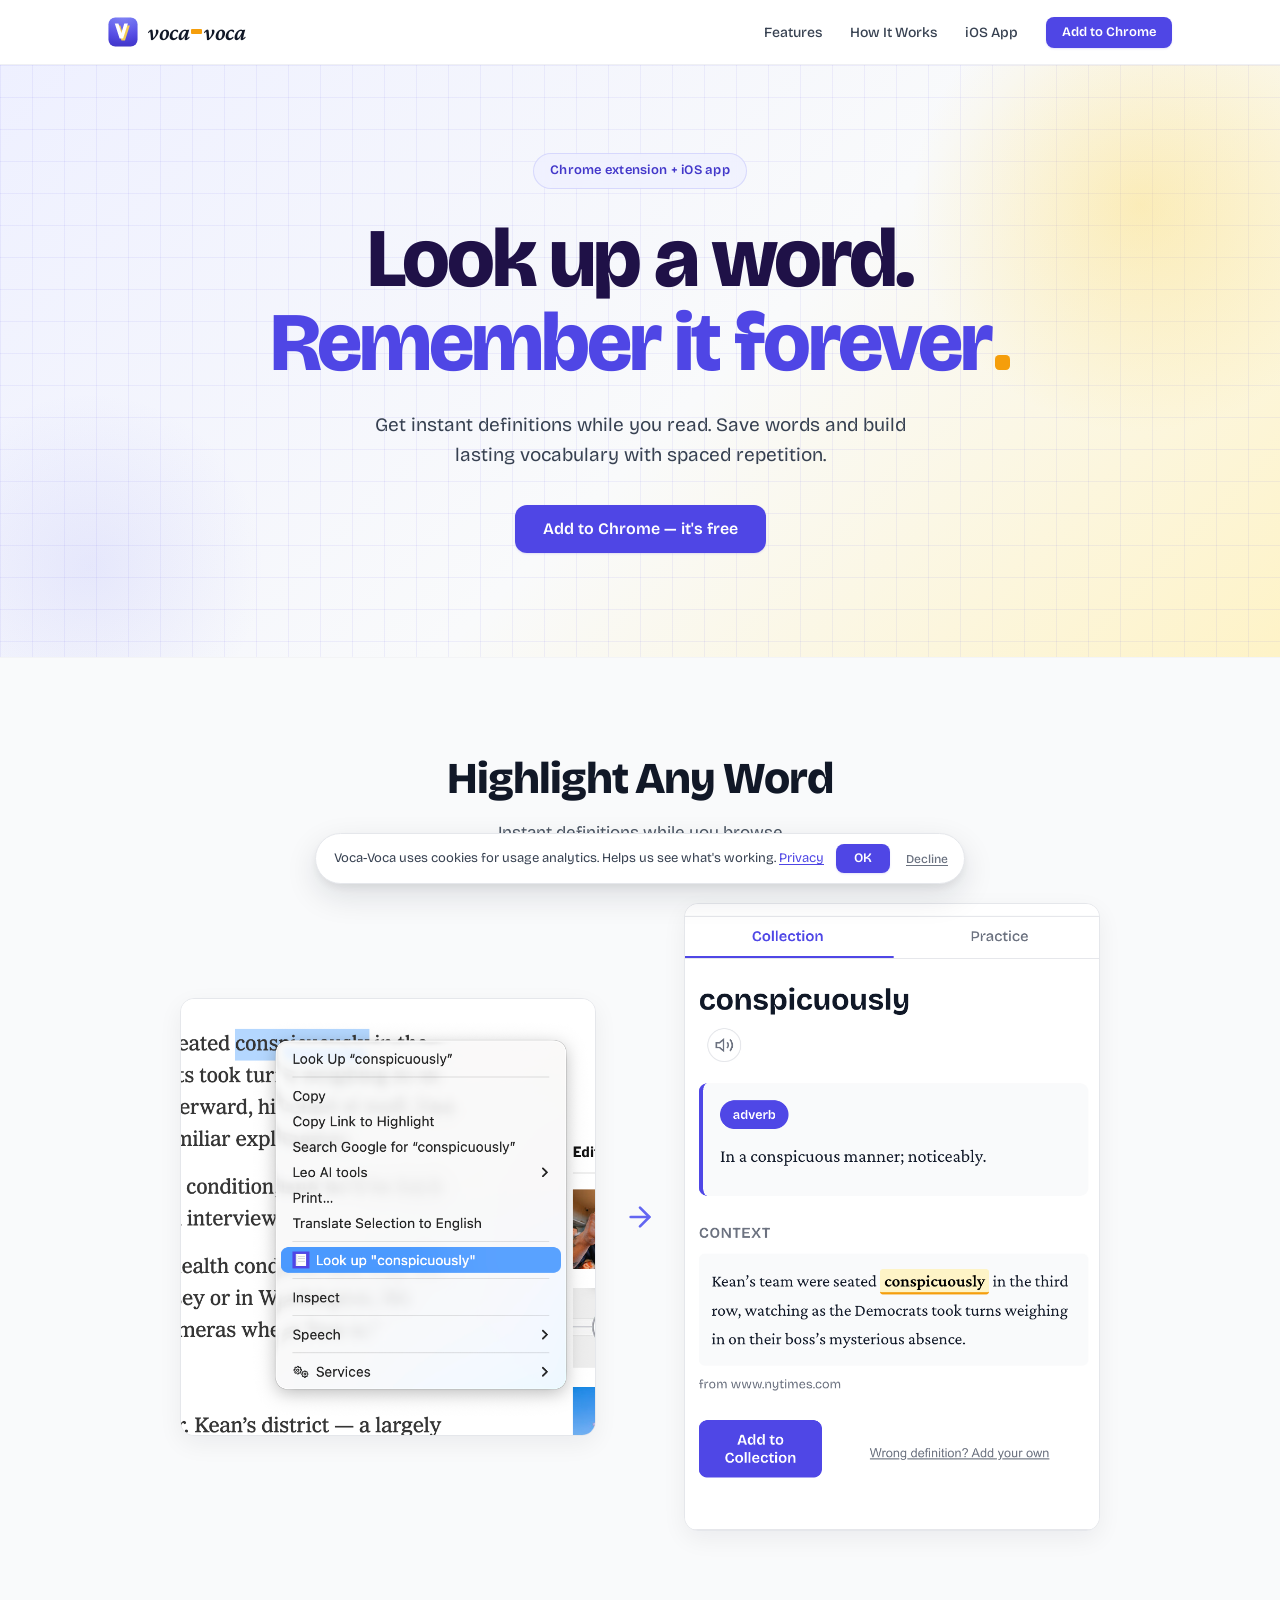
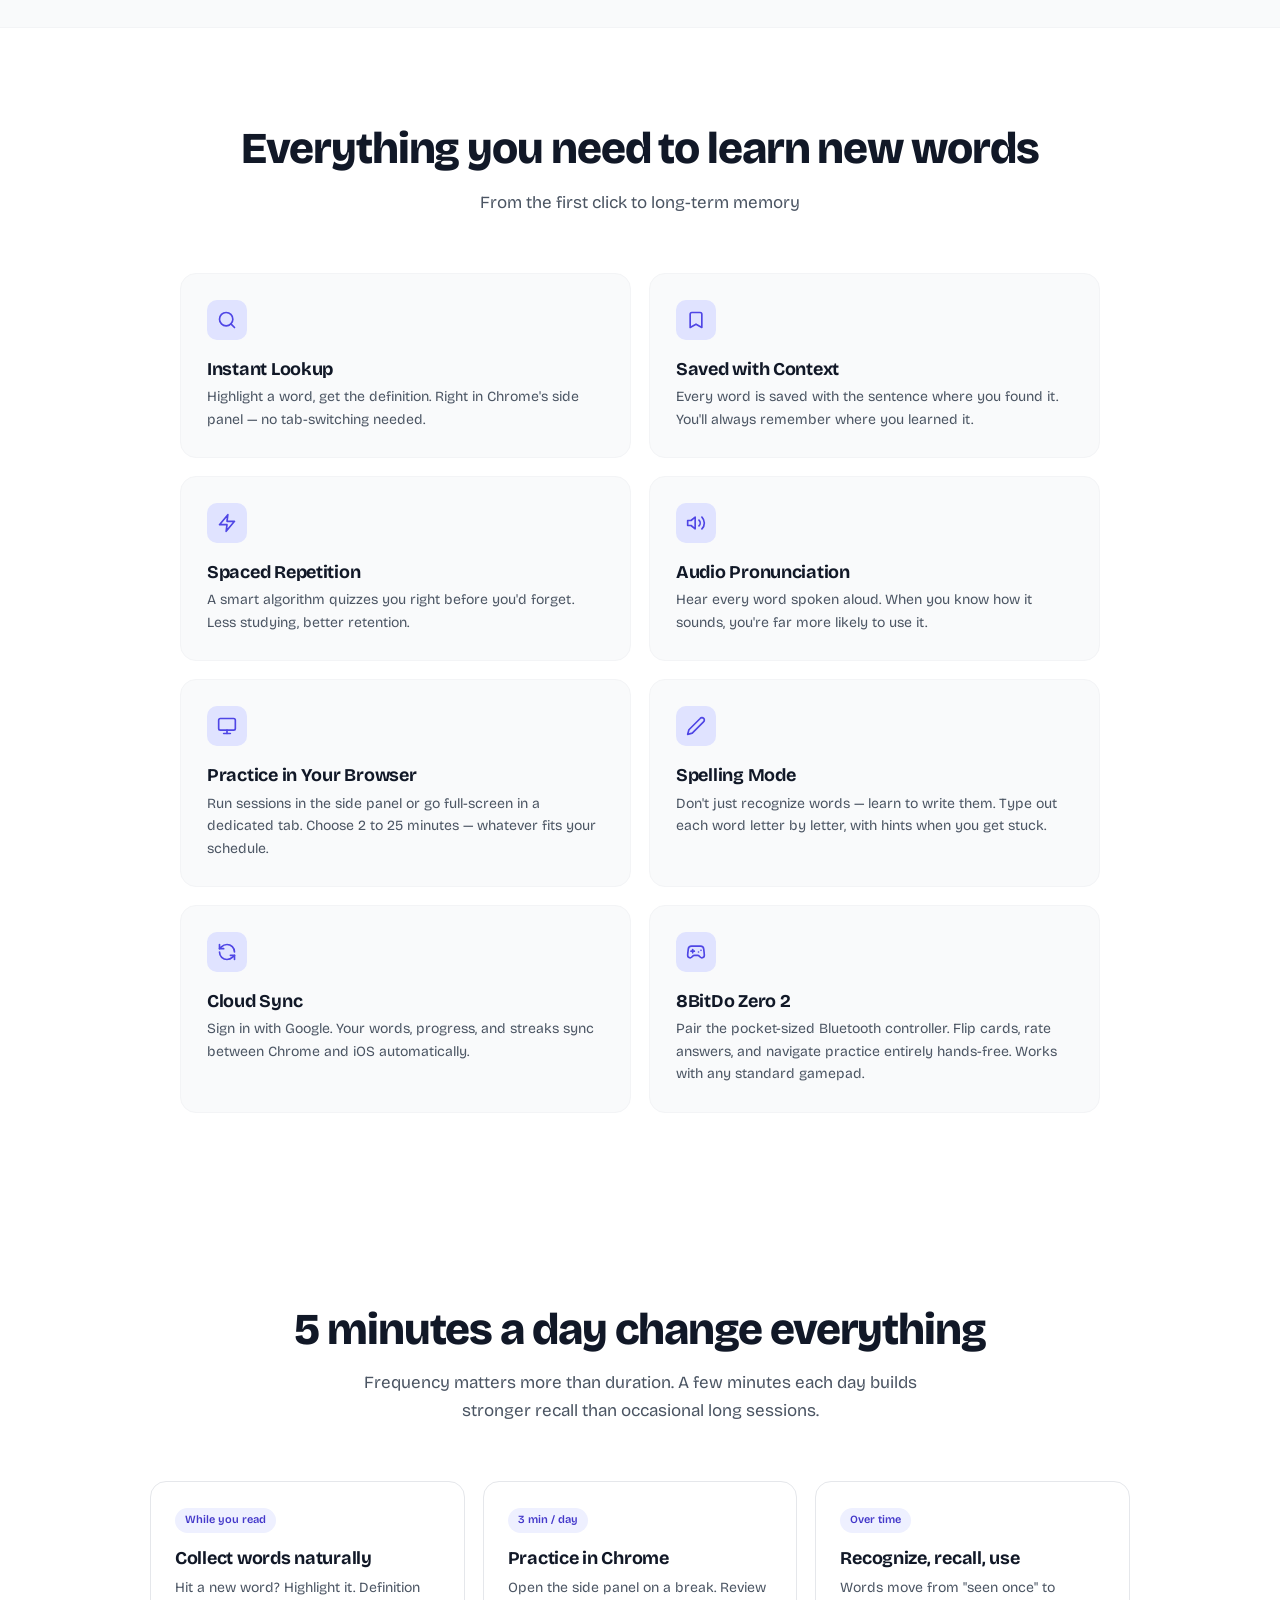
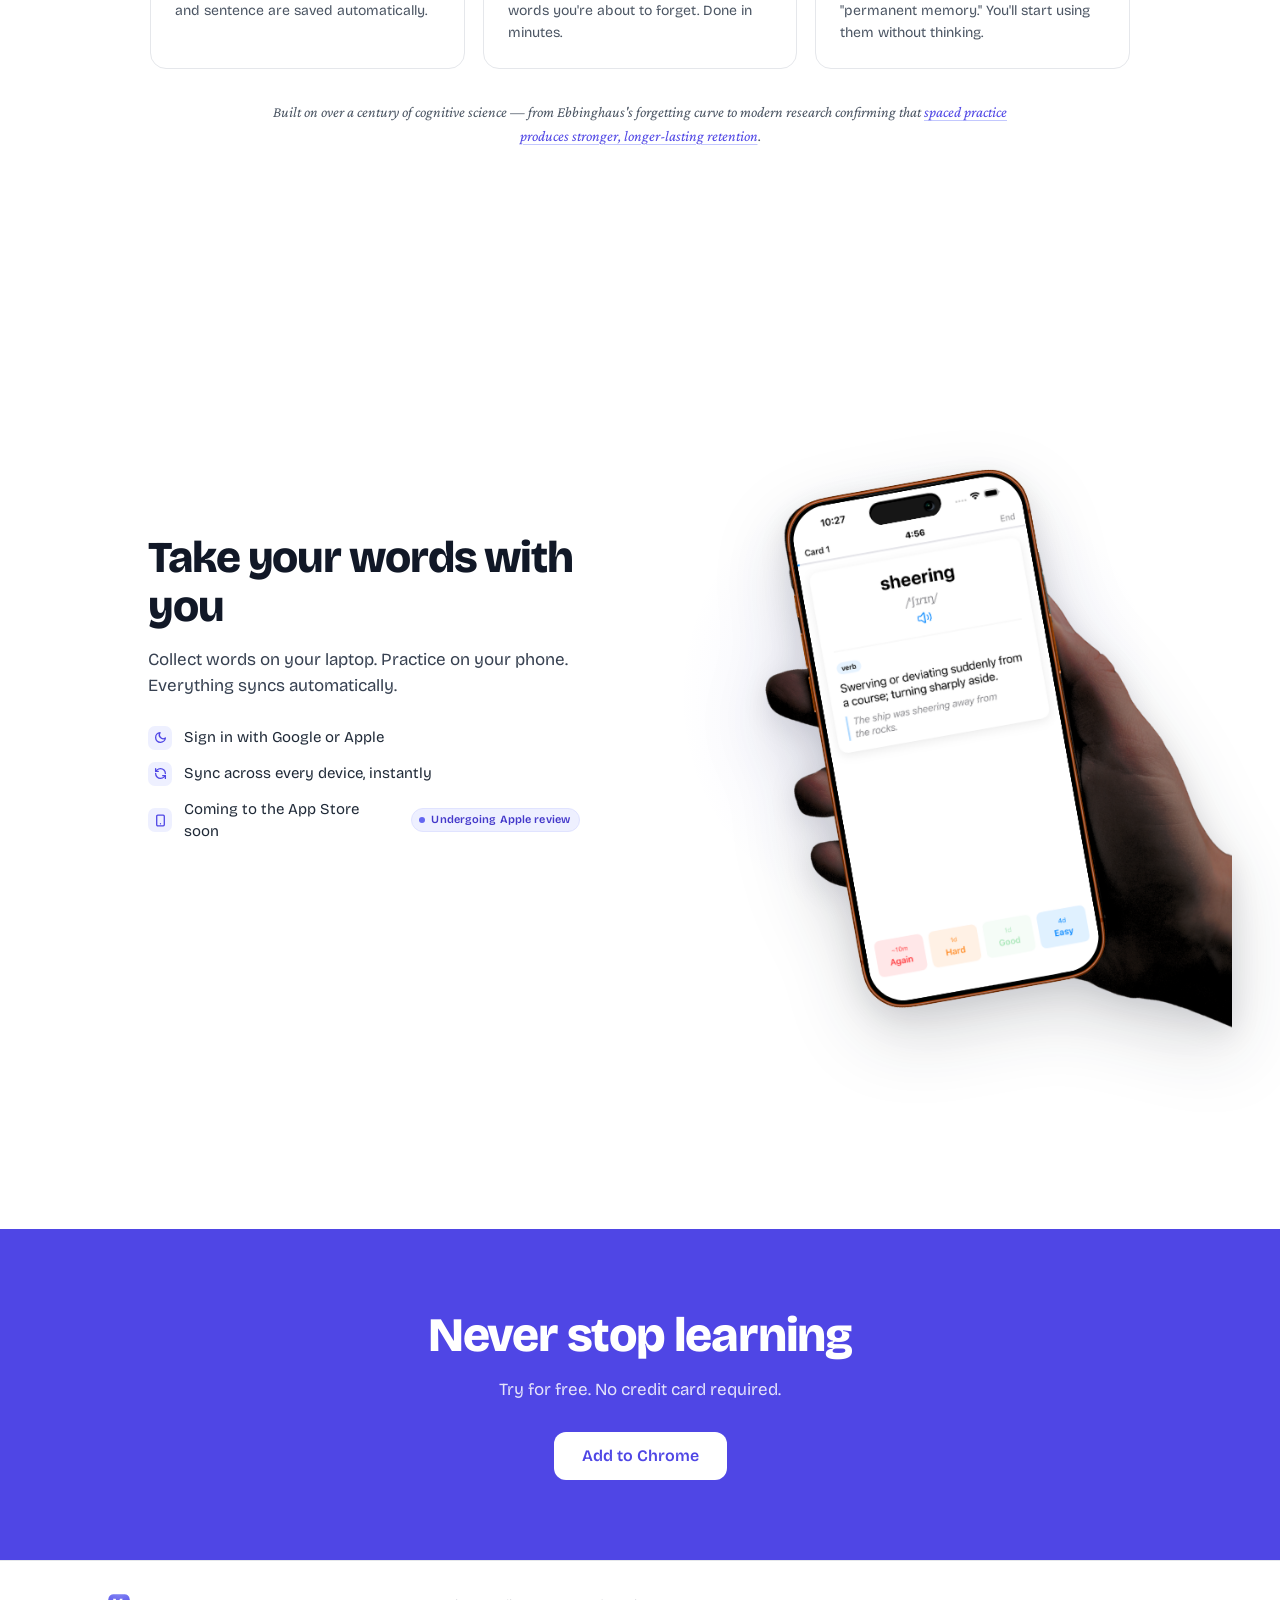
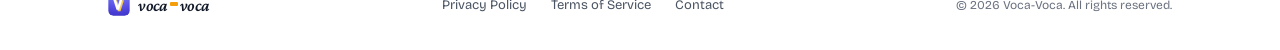
==== index.html @ 5d27d0a9 "Cache-bust stylesheet URLs so deploys reach users without hard refresh GitHub Pages serves marketing" ====
<!doctype html>
<html lang="en">
<head>
  <meta charset="utf-8">
  <title>Voca-Voca — Look up a word. Remember it forever.</title>
  <meta name="description" content="Highlight any word, get instant definitions, and memorize with spaced repetition. Chrome extension + iOS app with cloud sync.">
  <meta name="viewport" content="width=device-width,initial-scale=1">
  <link rel="icon" type="image/svg+xml" href="assets/logo-mark-on-indigo.svg">
  <link rel="alternate icon" type="image/png" sizes="128x128" href="assets/icons/icon128.png">
  <link rel="apple-touch-icon" href="assets/icons/icon128.png">
  <link rel="preconnect" href="https://fonts.googleapis.com">
  <link rel="preconnect" href="https://fonts.gstatic.com" crossorigin>
  <link rel="stylesheet" href="https://fonts.googleapis.com/css2?family=Bricolage+Grotesque:wght@400;500;600;700;800&family=Crimson+Pro:ital,wght@0,400;0,500;0,600;0,700;1,400;1,500;1,600&display=swap">
  <link rel="stylesheet" href="colors_and_type.css?v=20260518b">
  <link rel="stylesheet" href="marketing.css?v=20260518b">

  <!-- ============ Google Analytics 4 (Consent Mode v2) ============
       GA4 property: voca-voca-48a7c
       Stream: "Voca-Voca Marketing Site" (id 14902086458) -->
  <script>
    window.VV_GA_ID = "G-2H8KMMM7CF";
    window.dataLayer = window.dataLayer || [];
    function gtag(){ dataLayer.push(arguments); }
    window.gtag = gtag;
    // Consent Mode v2 — everything denied by default. The cookie banner
    // updates analytics_storage to 'granted' on accept.
    gtag('consent', 'default', {
      ad_storage:          'denied',
      ad_user_data:        'denied',
      ad_personalization:  'denied',
      analytics_storage:   'denied',
      wait_for_update:     500
    });
    gtag('js', new Date());

    const s = document.createElement('script');
    s.async = true;
    s.src = 'https://www.googletagmanager.com/gtag/js?id=' + VV_GA_ID;
    document.head.appendChild(s);
    gtag('config', VV_GA_ID, { anonymize_ip: true });
  </script>

  <!-- Outbound-click tracking for Chrome Web Store CTAs (wired after DOM ready) -->
  <script>
    document.addEventListener('DOMContentLoaded', () => {
      document.querySelectorAll('a[href*="chromewebstore"]').forEach((a, idx) => {
        const loc = a.closest('nav') ? 'nav'
                  : a.closest('.vv-hero') ? 'hero'
                  : a.closest('.vv-cta-band') ? 'final_cta'
                  : 'other';
        a.addEventListener('click', () => {
          if (window.gtag) gtag('event', 'cta_chrome_click', {
            link_url: a.href, link_location: loc
          });
        });
      });
    });
  </script>
</head>
<body class="vv-mkt">

  <!-- ============ NAV ============ -->
  <nav class="vv-nav">
    <div class="vv-container vv-nav-inner">
      <a href="#" class="vv-nav-logo">
        <img src="assets/logo-mark-on-indigo.svg" alt="Voca-Voca">
        <span class="wm">voca<span class="pip"></span>voca</span>
      </a>
      <div class="vv-nav-links">
        <a href="#features">Features</a>
        <a href="#how">How It Works</a>
        <a href="#ios">iOS App</a>
        <a href="https://chromewebstore.google.com/detail/gphmlhfekcbmhbbkhffianonpmjhnnln" target="_blank" rel="noopener" class="btn btn-primary btn-sm">Add to Chrome</a>
      </div>
    </div>
  </nav>

  <!-- ============ HERO ============ -->
  <header class="vv-hero">
    <div class="vv-container">
      <span class="vv-hero-pill">Chrome extension + iOS app</span>
      <h1><span class="line line-1">Look up a word.</span><span class="line line-2"><span class="lit">Remember it forever<span class="pip" aria-hidden="true"></span></span></span></h1>
      <p class="sub">Get instant definitions while you read. Save words and build lasting vocabulary with spaced repetition.</p>
      <div class="cta">
        <a href="https://chromewebstore.google.com/detail/gphmlhfekcbmhbbkhffianonpmjhnnln" target="_blank" rel="noopener" class="btn btn-primary btn-lg">Add to Chrome — it's free</a>
      </div>
    </div>
  </header>

  <!-- ============ HIGHLIGHT ANY WORD ============ -->
  <section class="vv-band">
    <div class="vv-container">
      <div class="vv-section-head">
        <h2>Highlight Any Word</h2>
        <p>Instant definitions while you browse</p>
      </div>

      <div class="vv-demo-row">
        <div class="vv-showcase left">
          <img src="assets/showcase-context-menu.png" alt="Right-click any word to look it up">
        </div>

        <div class="vv-demo-arrow">
          <svg width="32" height="32" viewBox="0 0 24 24" fill="none" stroke="currentColor" stroke-width="2" stroke-linecap="round" stroke-linejoin="round"><path d="M5 12h14"/><path d="m12 5 7 7-7 7"/></svg>
        </div>

        <div class="vv-showcase right">
          <img src="assets/showcase-definition.png" alt="Voca-Voca side panel showing the conspicuously definition">
        </div>
      </div>
    </div>
  </section>

  <!-- ============ FEATURE GRID ============ -->
  <section class="vv-section" id="features">
    <div class="vv-container">
      <div class="vv-section-head">
        <h2>Everything you need to learn new words</h2>
        <p>From the first click to long-term memory</p>
      </div>

      <div class="vv-feat-grid">

        <div class="vv-feat">
          <div class="icon"><svg width="20" height="20" viewBox="0 0 24 24" fill="none" stroke="currentColor" stroke-width="2" stroke-linecap="round" stroke-linejoin="round"><circle cx="11" cy="11" r="8"/><path d="m21 21-4.3-4.3"/></svg></div>
          <h3>Instant Lookup</h3>
          <p>Highlight a word, get the definition. Right in Chrome's side panel — no tab-switching needed.</p>
        </div>

        <div class="vv-feat">
          <div class="icon"><svg width="20" height="20" viewBox="0 0 24 24" fill="none" stroke="currentColor" stroke-width="2" stroke-linecap="round" stroke-linejoin="round"><path d="m19 21-7-4-7 4V5a2 2 0 0 1 2-2h10a2 2 0 0 1 2 2v16z"/></svg></div>
          <h3>Saved with Context</h3>
          <p>Every word is saved with the sentence where you found it. You'll always remember where you learned it.</p>
        </div>

        <div class="vv-feat">
          <div class="icon"><svg width="20" height="20" viewBox="0 0 24 24" fill="none" stroke="currentColor" stroke-width="2" stroke-linecap="round" stroke-linejoin="round"><polygon points="13 2 3 14 12 14 11 22 21 10 12 10 13 2"/></svg></div>
          <h3>Spaced Repetition</h3>
          <p>A smart algorithm quizzes you right before you'd forget. Less studying, better retention.</p>
        </div>

        <div class="vv-feat">
          <div class="icon"><svg width="20" height="20" viewBox="0 0 24 24" fill="none" stroke="currentColor" stroke-width="2" stroke-linecap="round" stroke-linejoin="round"><polygon points="11 5 6 9 2 9 2 15 6 15 11 19 11 5"/><path d="M19.07 4.93a10 10 0 0 1 0 14.14"/><path d="M15.54 8.46a5 5 0 0 1 0 7.07"/></svg></div>
          <h3>Audio Pronunciation</h3>
          <p>Hear every word spoken aloud. When you know how it sounds, you're far more likely to use it.</p>
        </div>

        <div class="vv-feat">
          <div class="icon"><svg width="20" height="20" viewBox="0 0 24 24" fill="none" stroke="currentColor" stroke-width="2" stroke-linecap="round" stroke-linejoin="round"><rect x="2" y="3" width="20" height="14" rx="2"/><line x1="8" y1="21" x2="16" y2="21"/><line x1="12" y1="17" x2="12" y2="21"/></svg></div>
          <h3>Practice in Your Browser</h3>
          <p>Run sessions in the side panel or go full-screen in a dedicated tab. Choose 2 to 25 minutes — whatever fits your schedule.</p>
        </div>

        <div class="vv-feat">
          <div class="icon"><svg width="20" height="20" viewBox="0 0 24 24" fill="none" stroke="currentColor" stroke-width="2" stroke-linecap="round" stroke-linejoin="round"><path d="M17 3a2.85 2.83 0 1 1 4 4L7.5 20.5 2 22l1.5-5.5Z"/></svg></div>
          <h3>Spelling Mode</h3>
          <p>Don't just recognize words — learn to write them. Type out each word letter by letter, with hints when you get stuck.</p>
        </div>

        <div class="vv-feat">
          <div class="icon"><svg width="20" height="20" viewBox="0 0 24 24" fill="none" stroke="currentColor" stroke-width="2" stroke-linecap="round" stroke-linejoin="round"><path d="M21 12a9 9 0 0 0-9-9 9.75 9.75 0 0 0-6.74 2.74L3 8"/><path d="M3 3v5h5"/><path d="M3 12a9 9 0 0 0 9 9 9.75 9.75 0 0 0 6.74-2.74L21 16"/><path d="M16 16h5v5"/></svg></div>
          <h3>Cloud Sync</h3>
          <p>Sign in with Google. Your words, progress, and streaks sync between Chrome and iOS automatically.</p>
        </div>

        <div class="vv-feat">
          <div class="icon"><svg width="20" height="20" viewBox="0 0 24 24" fill="none" stroke="currentColor" stroke-width="2" stroke-linecap="round" stroke-linejoin="round"><line x1="6" y1="11" x2="10" y2="11"/><line x1="8" y1="9" x2="8" y2="13"/><line x1="15" y1="12" x2="15.01" y2="12"/><line x1="18" y1="10" x2="18.01" y2="10"/><path d="M17.32 5H6.68a4 4 0 0 0-3.978 3.59c-.006.052-.01.101-.017.152C2.604 9.416 2 14.456 2 16a3 3 0 0 0 3 3c1 0 1.5-.5 2-1l1.414-1.414A2 2 0 0 1 9.828 16h4.344a2 2 0 0 1 1.414.586L17 18c.5.5 1 1 2 1a3 3 0 0 0 3-3c0-1.545-.604-6.584-.685-7.258A4 4 0 0 0 17.32 5z"/></svg></div>
          <h3>8BitDo Zero 2</h3>
          <p>Pair the pocket-sized Bluetooth controller. Flip cards, rate answers, and navigate practice entirely hands-free. Works with any standard gamepad.</p>
        </div>

      </div>
    </div>
  </section>

  <!-- ============ 5 MINUTES A DAY ============ -->
  <section class="vv-five" id="how">
    <div class="vv-container">
      <div class="vv-section-head">
        <h2>5 minutes a day change everything</h2>
        <p>Frequency matters more than duration. A few minutes each day builds stronger recall than occasional long sessions.</p>
      </div>

      <div class="vv-steps">
        <div class="vv-step">
          <span class="pill">While you read</span>
          <h3>Collect words naturally</h3>
          <p>Hit a new word? Highlight it. Definition and sentence are saved automatically.</p>
        </div>
        <div class="vv-step">
          <span class="pill">3 min / day</span>
          <h3>Practice in Chrome</h3>
          <p>Open the side panel on a break. Review words you're about to forget. Done in minutes.</p>
        </div>
        <div class="vv-step">
          <span class="pill">Over time</span>
          <h3>Recognize, recall, use</h3>
          <p>Words move from "seen once" to "permanent memory." You'll start using them without thinking.</p>
        </div>
      </div>

      <p class="vv-science">Built on over a century of cognitive science — from Ebbinghaus's forgetting curve to modern research confirming that <a href="#">spaced practice produces stronger, longer-lasting retention</a>.</p>
    </div>
  </section>

  <!-- ============ TAKE WITH YOU ============ -->
  <section class="vv-takeit" id="ios" data-bg="glow" data-layout="text-left">
    <div class="vv-container vv-takeit-inner">
      <div class="vv-takeit-text">
        <h2>Take your words with you</h2>
        <p>Collect words on your laptop. Practice on your phone. Everything syncs automatically.</p>
        <ul class="vv-takeit-bullets">
          <li>
            <span class="ic"><svg width="13" height="13" viewBox="0 0 24 24" fill="none" stroke="currentColor" stroke-width="2.4" stroke-linecap="round" stroke-linejoin="round"><path d="M21 12.79A9 9 0 1 1 11.21 3 7 7 0 0 0 21 12.79z"/></svg></span>
            Sign in with Google or Apple
          </li>
          <li>
            <span class="ic"><svg width="13" height="13" viewBox="0 0 24 24" fill="none" stroke="currentColor" stroke-width="2.4" stroke-linecap="round" stroke-linejoin="round"><path d="M21 12a9 9 0 0 0-9-9 9.75 9.75 0 0 0-6.74 2.74L3 8"/><path d="M3 3v5h5"/><path d="M3 12a9 9 0 0 0 9 9 9.75 9.75 0 0 0 6.74-2.74L21 16"/><path d="M16 16h5v5"/></svg></span>
            Sync across every device, instantly
          </li>
          <li>
            <span class="ic"><svg width="13" height="13" viewBox="0 0 24 24" fill="none" stroke="currentColor" stroke-width="2.4" stroke-linecap="round" stroke-linejoin="round"><rect x="5" y="2" width="14" height="20" rx="2"/><path d="M12 18h.01"/></svg></span>
            <span>Coming to the App Store soon</span>
            <span class="vv-review-pill" title="App is currently in App Store review">
              <span class="vv-review-dot" aria-hidden="true"></span>
              Undergoing Apple review
            </span>
          </li>
        </ul>
      </div>
      <div class="vv-phone-wrap">
        <img class="vv-phone-mockup" src="assets/iphone-mockup-hand.png" alt="Voca-Voca iOS app — Practice screen" draggable="false">
      </div>
    </div>
  </section>

  <!-- ============ FINAL CTA ============ -->
  <section class="vv-cta-band">
    <div class="vv-container">
      <h2>Never stop learning</h2>
      <p>Try for free. No credit card required.</p>
      <a href="https://chromewebstore.google.com/detail/gphmlhfekcbmhbbkhffianonpmjhnnln" target="_blank" rel="noopener" class="btn btn-on-indigo btn-lg">Add to Chrome</a>
    </div>
  </section>

  <!-- ============ FOOTER ============ -->
  <footer class="vv-footer">
    <div class="vv-container vv-footer-inner">
      <div class="vv-footer-logo">
        <img src="assets/logo-mark-on-indigo.svg" alt="Voca-Voca">
        <span class="wm">voca<span class="pip"></span>voca</span>
      </div>
      <div class="vv-footer-links">
        <a href="privacy-policy.html">Privacy Policy</a>
        <a href="terms-of-service.html">Terms of Service</a>
        <a href="mailto:hello@voca-voca.app">Contact</a>
      </div>
      <div class="vv-footer-copy">© 2026 Voca-Voca. All rights reserved.</div>
    </div>
  </footer>

  <!-- ============ Cookie consent banner ============ -->
  <div id="vv-cookie" hidden role="dialog" aria-label="Cookie consent">
    <p class="vv-cookie-msg">
      Voca-Voca uses cookies for usage analytics. Helps us see what's working.
      <a href="privacy-policy.html">Privacy</a>
    </p>
    <button id="vv-cookie-ok" class="btn btn-primary btn-sm" type="button" autofocus>OK</button>
    <button id="vv-cookie-no" class="vv-cookie-no" type="button">Decline</button>
  </div>
  <script>
    (function() {
      const STORE = "vv-cookie-consent";   // key for both localStorage AND cookie
      const COOKIE_MAX_AGE = 60 * 60 * 24 * 400;  // 400 days (Chrome's max for first-party cookies)
      const el    = document.getElementById("vv-cookie");
      const okBtn = document.getElementById("vv-cookie-ok");
      const noBtn = document.getElementById("vv-cookie-no");

      // Belt-and-suspenders persistence. Some browsers (Brave strict shields,
      // Safari ITP, Firefox ETP-strict, "delete cookies on close" settings)
      // wipe localStorage but keep first-party cookies, or vice versa. Write
      // both; read whichever survives.
      function setConsent(choice) {
        try { localStorage.setItem(STORE, choice); } catch (_) {}
        try {
          document.cookie = STORE + "=" + choice +
            "; path=/; max-age=" + COOKIE_MAX_AGE +
            "; SameSite=Lax" +
            (location.protocol === "https:" ? "; Secure" : "");
        } catch (_) {}
      }
      function getConsent() {
        try {
          const v = localStorage.getItem(STORE);
          if (v === "granted" || v === "denied") return v;
        } catch (_) {}
        try {
          const m = document.cookie.match(new RegExp("(?:^|; )" + STORE + "=([^;]*)"));
          if (m && (m[1] === "granted" || m[1] === "denied")) return m[1];
        } catch (_) {}
        return null;
      }

      function decide(choice) {
        setConsent(choice);
        if (window.gtag) {
          gtag("consent", "update", { analytics_storage: choice === "granted" ? "granted" : "denied" });
        }
        el.classList.add("vv-cookie-out");
        setTimeout(() => { el.hidden = true; }, 220);
      }

      const prior = getConsent();

      if (prior === "granted") {
        if (window.gtag) gtag("consent", "update", { analytics_storage: "granted" });
      } else if (prior === "denied") {
        // No-op: gtag default is already denied.
      } else {
        // No decision yet — show the banner after a paint.
        requestAnimationFrame(() => { el.hidden = false; });
      }

      okBtn.addEventListener("click", () => decide("granted"));
      noBtn.addEventListener("click", () => decide("denied"));
    })();
  </script>

  <script>
    // Scroll-reveal intersection observer
    document.addEventListener("DOMContentLoaded", () => {
      const obs = new IntersectionObserver((entries) => {
        entries.forEach((e) => {
          if (e.isIntersecting) {
            e.target.classList.add("reveal-in");
            obs.unobserve(e.target);
          }
        });
      }, { threshold: 0.12, rootMargin: "0px 0px -80px 0px" });
      document.querySelectorAll(".vv-section, .vv-band, .vv-five, .vv-takeit, .vv-cta-band")
        .forEach((el) => obs.observe(el));
    });
  </script>

</body>
</html>
---- colors_and_type.css ----
/* ============================================================
   Voca-Voca Design Tokens
   Typography + Colors + Spacing + Radii + Shadow + Motion
   Reference this file from any prototype: <link rel="stylesheet" href="colors_and_type.css">
   ============================================================ */

/* Fonts (Bricolage Grotesque + Crimson Pro) loaded via Google Fonts CDN in index.html */

:root {
  /* ---------- Brand colors ---------- */
  --indigo-50:  #eef0ff;
  --indigo-100: #e0e3ff;
  --indigo-200: #c3c8fe;
  --indigo-300: #a5abfc;
  --indigo-400: #818cf8;
  --indigo-500: #6366f1;   /* indigo-light */
  --indigo-600: #4f46e5;   /* PRIMARY brand */
  --indigo-700: #4338ca;
  --indigo-800: #3730a3;   /* indigo-dark */
  --indigo-900: #1f1147;

  --violet-400: #a78bfa;
  --violet-500: #8b5cf6;   /* premium accent */
  --violet-600: #7c3aed;

  /* Premium gradient */
  --gradient-premium: linear-gradient(135deg, #6366f1, #8b5cf6);
  --gradient-hero:    linear-gradient(135deg, #4f46e5 0%, #6366f1 100%);

  /* ---------- Neutrals ---------- */
  --gray-50:  #f9fafb;
  --gray-100: #f3f4f6;
  --gray-200: #e5e7eb;
  --gray-300: #d1d5db;
  --gray-400: #9ca3af;
  --gray-500: #6b7280;
  --gray-600: #4b5563;
  --gray-700: #374151;
  --gray-800: #1f2937;
  --gray-900: #111827;

  /* ---------- Semantic ---------- */
  --success: #10b981;
  --success-soft: #d1fae5;
  --warning: #f59e0b;       /* amber — context highlight */
  --warning-soft: #fef3c7;
  --warning-bg: #fffbeb;
  --warning-border: #fcd34d;
  --danger:  #ef4444;
  --danger-soft: #fee2e2;
  --info:    #3b82f6;
  --info-soft: #dbeafe;

  /* Mastery / SR states */
  --state-new:      #3b82f6;
  --state-new-bg:   #dbeafe;
  --state-learning: #f59e0b;
  --state-learning-bg: #fef3c7;
  --state-mastered:    #8b5cf6;
  --state-mastered-bg: #ede9fe;

  /* ---------- Surfaces (light) ---------- */
  --bg:         #ffffff;
  --bg-muted:   var(--gray-50);
  --surface:    #ffffff;
  --surface-2:  var(--gray-50);
  --surface-3:  var(--gray-100);
  --border:     var(--gray-200);
  --border-strong: var(--gray-300);

  /* Foreground */
  --fg-1: var(--gray-900);    /* primary text */
  --fg-2: var(--gray-700);    /* body */
  --fg-3: var(--gray-500);    /* secondary */
  --fg-4: var(--gray-400);    /* placeholder */
  --fg-on-brand: #ffffff;
  --link: var(--indigo-600);
  --link-hover: var(--indigo-700);

  /* ---------- Typography ---------- */
  --font-sans:  "Bricolage Grotesque", ui-sans-serif, system-ui, -apple-system, "Segoe UI", Roboto, sans-serif;
  --font-serif: "Crimson Pro", ui-serif, Georgia, "Times New Roman", serif;
  --font-mono:  ui-monospace, "SF Mono", Menlo, Consolas, monospace;

  /* Scale (modular ~1.2) */
  --fs-2xs: 11px;
  --fs-xs:  12px;
  --fs-sm:  14px;
  --fs-base:16px;
  --fs-md:  18px;
  --fs-lg:  20px;
  --fs-xl:  24px;
  --fs-2xl: 30px;
  --fs-3xl: 36px;
  --fs-4xl: 48px;
  --fs-5xl: 64px;
  --fs-6xl: 80px;

  --lh-tight: 1.1;
  --lh-snug:  1.25;
  --lh-base:  1.5;
  --lh-relaxed: 1.65;

  --ls-tight: -0.025em;
  --ls-base:  -0.01em;
  --ls-wide:  0.04em;
  --ls-caps:  0.08em;

  /* ---------- Spacing (4pt grid) ---------- */
  --space-0: 0;
  --space-1: 4px;
  --space-2: 8px;
  --space-3: 12px;
  --space-4: 16px;
  --space-5: 20px;
  --space-6: 24px;
  --space-8: 32px;
  --space-10:40px;
  --space-12:48px;
  --space-16:64px;
  --space-20:80px;
  --space-24:96px;

  /* ---------- Radii ---------- */
  --radius-xs:  4px;
  --radius-sm:  6px;
  --radius-md:  10px;
  --radius-lg:  12px;   /* cards */
  --radius-xl:  16px;   /* large cards */
  --radius-2xl: 20px;
  --radius-pill: 999px;

  /* ---------- Shadows ---------- */
  --shadow-xs: 0 1px 2px rgba(17, 24, 39, 0.04);
  --shadow-sm: 0 1px 3px rgba(17, 24, 39, 0.06), 0 1px 2px rgba(17, 24, 39, 0.04);
  --shadow-md: 0 4px 12px rgba(17, 24, 39, 0.06), 0 2px 4px rgba(17, 24, 39, 0.04);
  --shadow-lg: 0 12px 32px rgba(17, 24, 39, 0.08), 0 4px 8px rgba(17, 24, 39, 0.04);
  --shadow-xl: 0 24px 48px rgba(17, 24, 39, 0.12), 0 8px 16px rgba(17, 24, 39, 0.06);
  --shadow-focus: 0 0 0 3px rgba(79, 70, 229, 0.25);
  --shadow-focus-amber: 0 0 0 3px rgba(245, 158, 11, 0.25);

  /* ---------- Motion ---------- */
  --ease-out:  cubic-bezier(.2,.7,.2,1);
  --ease-in-out: cubic-bezier(.4,0,.2,1);
  --ease-spring: cubic-bezier(.34,1.56,.64,1);
  --dur-fast:   120ms;
  --dur-base:   200ms;
  --dur-slow:   320ms;
}

/* ---------- Dark mode ---------- */
:root[data-theme="dark"],
.theme-dark {
  --bg:         #0f1219;
  --bg-muted:   #131725;
  --surface:    #171c28;
  --surface-2:  #1d2333;
  --surface-3:  #232a3d;
  --border:     #252d3d;
  --border-strong:#323a52;

  --fg-1: #eef0f4;
  --fg-2: #c5cad7;
  --fg-3: #8892a4;
  --fg-4: #5a657a;

  --indigo-600: #818cf8;   /* primary shifts lighter on dark */
  --link: #a5abfc;
  --link-hover: #c3c8fe;

  --warning-bg: rgba(245, 158, 11, 0.12);
  --warning-border: rgba(245, 158, 11, 0.55);

  --shadow-md: 0 4px 12px rgba(0, 0, 0, 0.4), 0 2px 4px rgba(0,0,0,0.25);
  --shadow-lg: 0 12px 32px rgba(0, 0, 0, 0.5), 0 4px 8px rgba(0,0,0,0.3);
}

/* ============================================================
   Semantic element styles — use these as defaults
   ============================================================ */
html, body {
  font-family: var(--font-sans);
  font-size: var(--fs-base);
  line-height: var(--lh-base);
  color: var(--fg-1);
  background: var(--bg);
  -webkit-font-smoothing: antialiased;
  text-rendering: optimizeLegibility;
}

h1, .h1 {
  font-family: var(--font-sans);
  font-weight: 800;
  font-size: clamp(40px, 5vw, var(--fs-5xl));
  line-height: var(--lh-tight);
  letter-spacing: var(--ls-tight);
  color: var(--fg-1);
  margin: 0;
}
h2, .h2 {
  font-family: var(--font-sans);
  font-weight: 700;
  font-size: clamp(28px, 3.4vw, var(--fs-3xl));
  line-height: var(--lh-tight);
  letter-spacing: var(--ls-tight);
  color: var(--fg-1);
  margin: 0;
}
h3, .h3 {
  font-family: var(--font-sans);
  font-weight: 700;
  font-size: var(--fs-2xl);
  line-height: var(--lh-snug);
  letter-spacing: var(--ls-tight);
  color: var(--fg-1);
  margin: 0;
}
h4, .h4 {
  font-family: var(--font-sans);
  font-weight: 600;
  font-size: var(--fs-xl);
  line-height: var(--lh-snug);
  color: var(--fg-1);
  margin: 0;
}
h5, .h5 {
  font-family: var(--font-sans);
  font-weight: 600;
  font-size: var(--fs-md);
  line-height: var(--lh-snug);
  color: var(--fg-1);
  margin: 0;
}

p, .p {
  font-family: var(--font-sans);
  font-size: var(--fs-base);
  line-height: var(--lh-relaxed);
  color: var(--fg-2);
  margin: 0;
}

.subtitle, .tagline {
  font-family: var(--font-serif);
  font-style: italic;
  font-weight: 500;
  font-size: var(--fs-lg);
  line-height: var(--lh-snug);
  color: var(--fg-2);
}

.definition {
  font-family: var(--font-serif);
  font-weight: 400;
  font-size: var(--fs-md);
  line-height: var(--lh-relaxed);
  color: var(--fg-1);
}

.example {
  font-family: var(--font-serif);
  font-style: italic;
  font-weight: 400;
  font-size: var(--fs-base);
  line-height: var(--lh-relaxed);
  color: var(--fg-3);
}

.pronunciation {
  font-family: var(--font-serif);
  font-style: italic;
  font-weight: 400;
  font-size: var(--fs-md);
  color: var(--fg-3);
}

.eyebrow, .overline {
  font-family: var(--font-sans);
  font-size: var(--fs-xs);
  font-weight: 600;
  text-transform: uppercase;
  letter-spacing: var(--ls-caps);
  color: var(--fg-3);
}

code, .mono {
  font-family: var(--font-mono);
  font-size: 0.92em;
  background: var(--surface-2);
  padding: 1px 6px;
  border-radius: var(--radius-xs);
  color: var(--fg-1);
}

a { color: var(--link); text-decoration: none; }
a:hover { color: var(--link-hover); text-decoration: underline; }

/* Context highlight motif — recurring across the product */
.context-highlight {
  background: var(--warning-bg);
  border: 1px solid var(--warning-border);
  color: var(--gray-800);
  padding: var(--space-3) var(--space-4);
  border-radius: var(--radius-md);
}

/* Definition card motif — left indigo accent */
.def-card {
  background: var(--surface-2);
  border-left: 4px solid var(--indigo-600);
  padding: var(--space-4) var(--space-5);
  border-radius: var(--radius-sm) var(--radius-md) var(--radius-md) var(--radius-sm);
}

/* Premium pill */
.premium-pill {
  display: inline-flex; align-items: center; gap: 6px;
  background: var(--gradient-premium);
  color: #fff;
  font-size: var(--fs-xs);
  font-weight: 700;
  letter-spacing: var(--ls-wide);
  text-transform: uppercase;
  padding: 4px 10px;
  border-radius: var(--radius-pill);
}
---- marketing.css ----
/* Marketing site — matches the existing voca-voca landing page structure.
   Scoped under .vv-mkt */
html, body { margin: 0; padding: 0; }
.vv-mkt { font-family: var(--font-sans); color: var(--gray-900); background: #fff; line-height: 1.5; font-size: calc(1rem * var(--font-scale, 1)); margin: 0; }
.vv-mkt * { box-sizing: border-box; }
.vv-mkt img { max-width: 100%; display: block; }
.vv-mkt button { font-family: inherit; cursor: pointer; }

.vv-container { max-width: 1120px; margin: 0 auto; padding: 0 28px; }

/* ============ NAV ============ */
.vv-nav { position: sticky; top: 0; z-index: 30; background: rgba(255,255,255,0.85); backdrop-filter: blur(14px); border-bottom: 1px solid rgba(229,231,235,0.6); }
.vv-nav-inner { display: flex; align-items: center; justify-content: space-between; height: 64px; }
.vv-nav-logo { display: flex; align-items: center; gap: 10px; text-decoration: none; }
.vv-nav-logo:hover,
.vv-nav-logo:focus,
.vv-nav-logo:active { text-decoration: none; }
.vv-nav-logo:hover .wm { text-decoration: none; }
.vv-nav-logo img { width: 30px; height: 30px; border-radius: 7px; }
.vv-nav-logo .wm { font-family: var(--font-serif); font-style: italic; font-weight: 600; font-size: 24px; letter-spacing: -0.02em; line-height: 1; color: var(--gray-900); display: inline-flex; align-items: center; gap: 2px; }
.vv-nav-logo .wm .pip { display: inline-block; width: 11px; height: 5px; background: var(--pip-color, #f59e0b); border-radius: 1px; transform: translateY(-1px); }
.vv-nav-links { display: flex; gap: 28px; align-items: center; }
.vv-nav-links a:not(.btn) { color: var(--gray-700); font-size: 14px; font-weight: 500; text-decoration: none; transition: color 150ms; }
.vv-nav-links a:not(.btn):hover { color: var(--gray-900); }

/* ============ BUTTONS — the headline fix ============ */
.btn { font-family: var(--font-sans); font-weight: 600; font-size: 15px; line-height: 1; padding: 13px 22px; border-radius: 10px; border: 0; display: inline-flex; align-items: center; gap: 8px; text-decoration: none; transition: all 150ms cubic-bezier(.2,.7,.2,1); white-space: nowrap; }
/* Bullet-proof color on every anchor state — browsers default-style :visited/:active otherwise */
.btn-primary,
.btn-primary:link,
.btn-primary:visited,
.btn-primary:hover,
.btn-primary:active,
.btn-primary:focus { color: #fff; text-decoration: none; }
.btn-primary { background: var(--brand-primary, var(--indigo-600)); box-shadow: 0 1px 2px rgba(79,70,229,0.15); }
.btn-primary:hover { background: color-mix(in srgb, var(--brand-primary, var(--indigo-600)) 85%, #000); transform: translateY(-1px); box-shadow: 0 8px 18px rgba(79,70,229,0.28); }
.btn-primary:active { transform: translateY(0); box-shadow: 0 1px 2px rgba(79,70,229,0.15); }

.btn-on-indigo,
.btn-on-indigo:link,
.btn-on-indigo:visited,
.btn-on-indigo:hover,
.btn-on-indigo:active,
.btn-on-indigo:focus { color: var(--indigo-600); text-decoration: none; }
.btn-on-indigo { background: #fff; }
.btn-on-indigo:hover { background: var(--gray-50); transform: translateY(-1px); box-shadow: 0 8px 18px rgba(0,0,0,0.18); }

.btn-sm { font-size: 13px; padding: 9px 16px; border-radius: 8px; }
.btn-lg { font-size: 16px; padding: 16px 28px; border-radius: 12px; }

/* ============ HERO ============ */
.vv-hero {
  padding: 88px 0 104px;
  text-align: center;
  /* Grid lines layered over the indigo→amber wash — restores the squared
     architectural feel from the design preview's data-pattern="grid". */
  background-image:
    linear-gradient(rgba(79, 70, 229, 0.07) 1px, transparent 1px),
    linear-gradient(90deg, rgba(79, 70, 229, 0.07) 1px, transparent 1px),
    linear-gradient(135deg, #eef0ff 0%, #f9fafb 55%, #fef3c7 100%);
  background-size: 32px 32px, 32px 32px, 100% 100%;
  background-repeat: repeat, repeat, no-repeat;
  position: relative;
  overflow: hidden;
}
.vv-hero[data-bg="plain"] { background: #fff; }
.vv-hero[data-bg="plain"]::before,
.vv-hero[data-bg="plain"]::after { display: none; }
.vv-hero[data-bg="indigo"] {
  background: linear-gradient(135deg, var(--indigo-600), var(--indigo-700));
  color: #fff;
}
.vv-hero[data-bg="indigo"] h1,
.vv-hero[data-bg="indigo"] h1 .lit { color: #fff; }
.vv-hero[data-bg="indigo"] .sub { color: rgba(255,255,255,0.88); }
.vv-hero[data-bg="indigo"] .vv-hero-pill { background: rgba(255,255,255,0.16); color: #fff; border-color: rgba(255,255,255,0.30); }
.vv-hero[data-bg="indigo"] .btn-primary { background: #fff; }
.vv-hero[data-bg="indigo"] .btn-primary,
.vv-hero[data-bg="indigo"] .btn-primary:link,
.vv-hero[data-bg="indigo"] .btn-primary:visited,
.vv-hero[data-bg="indigo"] .btn-primary:hover,
.vv-hero[data-bg="indigo"] .btn-primary:active { color: var(--indigo-700); }
.vv-hero[data-bg="indigo"] .btn-primary:hover { background: var(--gray-50); }
.vv-hero[data-pill="off"] .vv-hero-pill { display: none; }
.vv-hero::before {
  content: "";
  position: absolute;
  right: -120px;
  top: -120px;
  width: 520px;
  height: 520px;
  background: radial-gradient(circle, rgba(252, 211, 77, 0.32), transparent 62%);
  pointer-events: none;
}
.vv-hero::after {
  content: "";
  position: absolute;
  left: -100px;
  bottom: -100px;
  width: 380px;
  height: 380px;
  background: radial-gradient(circle, rgba(99, 102, 241, 0.10), transparent 65%);
  pointer-events: none;
}
.vv-hero > * { position: relative; z-index: 1; }
.vv-hero-pill {
  display: inline-block;
  font-family: var(--font-sans);
  font-style: normal;
  font-weight: 600;
  font-size: 13px;
  letter-spacing: 0.02em;
  color: var(--indigo-700);
  background: rgba(238, 240, 255, 0.7);
  border: 1px solid rgba(99, 102, 241, 0.18);
  padding: 7px 16px;
  border-radius: 999px;
  margin-bottom: 28px;
  backdrop-filter: blur(8px);
}
.vv-hero h1 {
  font-family: var(--font-sans);
  font-size: clamp(48px, 6.5vw, 84px);
  font-weight: 800;
  letter-spacing: -0.035em;
  line-height: 1.02;
  margin: 0 0 24px;
  color: var(--indigo-900);
}
.vv-hero h1 .line {
  display: block;
  opacity: 0;
  transform: translateY(14px);
  animation: vv-hero-line 700ms cubic-bezier(.2,.7,.2,1) forwards;
}
.vv-hero h1 .line-1 { animation-delay: 80ms; }
.vv-hero h1 .line-2 { animation-delay: 340ms; }
.vv-hero h1 .pip {
  display: inline-block;
  width: 0.18em;
  height: 0.18em;
  background: var(--pip-color, #f59e0b);
  border-radius: 0.05em;
  vertical-align: baseline;
  margin-left: 0.05em;
  opacity: 0;
  transform: scale(0.4);
  animation: vv-hero-pip 420ms cubic-bezier(.34,1.56,.64,1) 760ms forwards;
}
@keyframes vv-hero-line {
  to { opacity: 1; transform: translateY(0); }
}
@keyframes vv-hero-pip {
  to { opacity: 1; transform: scale(1); }
}
.vv-hero-pill, .vv-hero .sub, .vv-hero .cta {
  opacity: 0;
  animation: vv-hero-fade 600ms cubic-bezier(.2,.7,.2,1) forwards;
}
.vv-hero-pill { animation-delay: 0ms; }
.vv-hero .sub { animation-delay: 900ms; }
.vv-hero .cta { animation-delay: 1060ms; }
@keyframes vv-hero-fade {
  from { opacity: 0; transform: translateY(8px); }
  to   { opacity: 1; transform: translateY(0); }
}
@media (prefers-reduced-motion: reduce) {
  .vv-hero h1 .line, .vv-hero h1 .pip,
  .vv-hero-pill, .vv-hero .sub, .vv-hero .cta {
    animation: none; opacity: 1; transform: none;
  }
}
.vv-hero h1 .lit {
  font-family: var(--font-sans);
  font-style: normal;
  font-weight: 800;
  color: var(--indigo-600);
  letter-spacing: -0.035em;
}
.vv-hero .sub {
  font-family: var(--font-sans);
  font-size: 19px;
  font-weight: 400;
  line-height: 1.55;
  color: var(--gray-700);
  max-width: 580px;
  margin: 0 auto 36px;
}
.vv-hero .cta { display: inline-flex; }

/* ============ HIGHLIGHT ANY WORD ============ */
.vv-band { background: var(--gray-50); padding: 96px 0; border-top: 1px solid var(--gray-100); border-bottom: 1px solid var(--gray-100); }
.vv-section-head { text-align: center; margin-bottom: 56px; }
.vv-section-head h2 { font-size: clamp(32px, 4vw, 44px); font-weight: 800; letter-spacing: -0.025em; line-height: 1.15; margin: 0 0 14px; color: var(--gray-900); }
.vv-section-head p { font-family: var(--font-sans); font-style: normal; font-weight: 400; font-size: 17px; color: var(--gray-600); margin: 0; }

/* Showcase images replacing the old constructed mocks */
.vv-showcase { background: #fff; border: 1px solid var(--gray-200); border-radius: 14px; box-shadow: 0 8px 24px rgba(17, 24, 39, 0.06); overflow: hidden; }
.vv-showcase img { display: block; width: 100%; height: auto; }

.vv-demo-row { display: grid; grid-template-columns: 1fr 40px 1fr; gap: 24px; align-items: center; max-width: 920px; margin: 0 auto; }
.vv-demo-arrow { display: flex; align-items: center; justify-content: center; color: var(--indigo-500); }

/* Mock article (left side) */
.vv-mock-article { background: #fff; border: 1px solid var(--gray-200); border-radius: 14px; padding: 28px; box-shadow: 0 8px 24px rgba(17,24,39,0.06); position: relative; min-height: 280px; font-family: var(--font-serif); font-size: 15px; line-height: 1.7; color: var(--gray-700); overflow: hidden; }
.vv-mock-article .word-mark { background: #fde68a; padding: 1px 4px; border-radius: 3px; color: var(--gray-900); position: relative; }
/* fake browser context menu */
.vv-mock-menu { position: absolute; top: 38px; left: 110px; width: 240px; background: #fff; border: 1px solid var(--gray-200); border-radius: 10px; box-shadow: 0 16px 36px rgba(17,24,39,0.18), 0 4px 8px rgba(17,24,39,0.10); padding: 6px 0; font-family: var(--font-sans); font-size: 13px; color: var(--gray-800); line-height: 1.2; }
.vv-mock-menu .item { padding: 7px 14px; display: flex; align-items: center; justify-content: space-between; gap: 8px; }
.vv-mock-menu .item.hl { background: var(--indigo-600); color: #fff; font-weight: 600; }
.vv-mock-menu .item.hl::before { content: ""; display: inline-block; width: 14px; height: 14px; background: url("assets/logo-mark-on-indigo.svg") center/cover; border-radius: 3px; margin-right: 4px; }
.vv-mock-menu hr { border: 0; border-top: 1px solid var(--gray-100); margin: 4px 0; }
.vv-mock-menu .item .chev { color: var(--gray-400); }
.vv-mock-menu .item.muted { color: var(--gray-500); }

/* Side-panel mock (right side) */
.vv-mock-panel { background: #fff; border: 1px solid var(--gray-200); border-radius: 14px; box-shadow: 0 8px 24px rgba(17,24,39,0.06); overflow: hidden; min-height: 280px; }
.vv-mock-panel .head { display: flex; justify-content: space-between; align-items: center; padding: 14px 18px; border-bottom: 1px solid var(--gray-100); }
.vv-mock-panel .head h3 { margin: 0; font-size: 16px; font-weight: 700; }
.vv-mock-panel .head .ic { display: flex; gap: 10px; color: var(--gray-400); }
.vv-mock-panel .tabs { display: flex; border-bottom: 1px solid var(--gray-200); }
.vv-mock-panel .tabs .t { flex: 1; padding: 11px 0; text-align: center; font-size: 13px; font-weight: 600; color: var(--gray-500); border-bottom: 2px solid transparent; margin-bottom: -1px; }
.vv-mock-panel .tabs .t.active { color: var(--indigo-600); border-color: var(--indigo-600); }
.vv-mock-panel .body { padding: 16px 18px; }
.vv-mock-panel .word { font-size: 22px; font-weight: 800; letter-spacing: -0.02em; }
.vv-mock-panel .pron { font-family: var(--font-serif); font-style: italic; color: var(--gray-500); font-size: 13px; margin-top: 2px; display: flex; align-items: center; gap: 6px; }
.vv-mock-panel .def-card { background: var(--gray-50); border-left: 3px solid var(--indigo-600); border-radius: 4px 8px 8px 4px; padding: 10px 14px; margin-top: 12px; }
.vv-mock-panel .pos { display: inline-block; font-size: 11px; font-weight: 700; background: var(--indigo-600); color: #fff; padding: 2px 8px; border-radius: 999px; }
.vv-mock-panel .def-text { font-family: var(--font-serif); font-size: 14px; color: var(--gray-800); line-height: 1.5; margin-top: 6px; }
.vv-mock-panel .ctx-eyebrow { font-size: 10px; font-weight: 600; letter-spacing: 0.08em; text-transform: uppercase; color: var(--gray-500); margin-top: 14px; }
.vv-mock-panel .ctx { background: #fffbeb; border: 1px solid #fcd34d; border-radius: 8px; padding: 10px 12px; font-family: var(--font-serif); font-size: 13px; line-height: 1.55; color: var(--gray-700); margin-top: 6px; }
.vv-mock-panel .ctx mark { background: #fde68a; color: var(--gray-900); padding: 0 2px; border-radius: 2px; }
.vv-mock-panel .src { font-size: 11px; color: var(--gray-400); margin-top: 4px; }
.vv-mock-panel .add { display: inline-block; background: var(--indigo-600); color: #fff; padding: 8px 14px; border-radius: 8px; font-size: 13px; font-weight: 600; margin-top: 12px; }

/* ============ FEATURE GRID ============ */
.vv-section { padding: 96px 0; }
.vv-feat-grid { display: grid; grid-template-columns: 1fr 1fr; gap: 18px; max-width: 920px; margin: 0 auto; }
.vv-feat { background: var(--gray-50); border: 1px solid var(--gray-100); border-radius: 16px; padding: 26px; transition: all 200ms cubic-bezier(.2,.7,.2,1); position: relative; overflow: hidden; }
.vv-feat:hover { background: #fff; border-color: var(--gray-200); box-shadow: 0 12px 32px rgba(17,24,39,0.06); transform: translateY(-2px); }
.vv-feat .icon { width: 40px; height: 40px; border-radius: 10px; background: var(--indigo-100); color: var(--indigo-600); display: flex; align-items: center; justify-content: center; margin-bottom: 18px; }
.vv-feat h3 { font-size: 18px; font-weight: 700; letter-spacing: -0.015em; margin: 0 0 6px; color: var(--gray-900); }
.vv-feat p { font-size: 14px; line-height: 1.6; color: var(--gray-600); margin: 0; }
.vv-feat .gamepad { position: absolute; bottom: -10px; right: -20px; width: 120px; height: 80px; opacity: 0.95; }

/* ============ 5 MINUTES ============ */
.vv-five { background: #fff; padding: 96px 0 16px; }     /* tight handoff to .vv-takeit — was 48 */
.vv-five .vv-section-head p { max-width: 580px; margin: 0 auto; }
.vv-steps { display: grid; grid-template-columns: repeat(3, 1fr); gap: 18px; max-width: 980px; margin: 0 auto 32px; }
.vv-step { background: #fff; border: 1px solid var(--gray-200); border-radius: 16px; padding: 24px; }
.vv-step .pill { display: inline-block; font-size: 11px; font-weight: 600; padding: 4px 10px; border-radius: 999px; background: var(--indigo-50); color: var(--indigo-700); margin-bottom: 14px; }
.vv-step h3 { font-size: 18px; font-weight: 700; letter-spacing: -0.015em; margin: 0 0 8px; }
.vv-step p { font-size: 14px; line-height: 1.6; color: var(--gray-600); margin: 0; }
.vv-science { font-family: var(--font-serif); font-style: italic; font-size: 15px; line-height: 1.55; color: var(--gray-600); text-align: center; max-width: 740px; margin: 0 auto; }
.vv-science a { color: var(--indigo-600); text-decoration: underline; text-decoration-color: var(--indigo-200); text-underline-offset: 3px; }

/* ============ TAKE WITH YOU ============ */
.vv-takeit {
  background: #fff;
  /* Tighter top and bottom — phone section was floating in too much whitespace
     between the science line above and the indigo CTA band below. */
  padding: 16px 0 var(--takeit-pad, 32px);
  position: relative;
  overflow: hidden;
}
.vv-takeit[data-bullets="off"] .vv-takeit-bullets { display: none; }
.vv-takeit[data-bg="glow"]::before {
  content: "";
  position: absolute;
  right: 8%;
  top: 50%;
  transform: translateY(-50%);
  width: 520px;
  height: 520px;
  background: radial-gradient(circle, rgba(99, 102, 241, 0.10), transparent 65%);
  pointer-events: none;
}
.vv-takeit[data-bg="amber"]::before {
  content: "";
  position: absolute;
  right: 4%;
  top: 50%;
  transform: translateY(-50%);
  width: 520px;
  height: 520px;
  background: radial-gradient(circle, rgba(252, 211, 77, 0.20), transparent 65%);
  pointer-events: none;
}
.vv-takeit[data-bg="tinted"] {
  background: linear-gradient(135deg, #eef0ff 0%, #f9fafb 60%, #fef3c7 100%);
}
.vv-takeit-inner {
  display: grid;
  grid-template-columns: 1fr auto;
  gap: 80px;
  align-items: center;
  max-width: 1040px;
  margin: 0 auto;
  position: relative;
  z-index: 1;
}
.vv-takeit[data-layout="text-right"] .vv-takeit-inner {
  grid-template-columns: auto 1fr;
}
.vv-takeit[data-layout="text-right"] .vv-takeit-inner .vv-takeit-text {
  order: 2;
}
.vv-takeit[data-layout="text-right"] .vv-takeit-inner .vv-phone-wrap {
  order: 1;
}
.vv-takeit h2 { font-size: clamp(32px, 4vw, 44px); font-weight: 800; letter-spacing: -0.025em; line-height: 1.1; margin: 0 0 16px; color: var(--gray-900); }
.vv-takeit-text > p { font-family: var(--font-sans); font-style: normal; font-weight: 400; font-size: 17px; color: var(--gray-700); line-height: 1.55; margin: 0; max-width: 460px; }

.vv-takeit-bullets { list-style: none; padding: 0; margin: 26px 0 0; display: flex; flex-direction: column; gap: 12px; }
.vv-takeit-bullets li { display: flex; align-items: center; gap: 12px; font-size: 15px; color: var(--gray-800); }
.vv-takeit-bullets .ic { width: 24px; height: 24px; border-radius: 7px; background: var(--indigo-50); color: var(--indigo-600); display: flex; align-items: center; justify-content: center; flex-shrink: 0; }

/* Proportional phone — full pre-rendered mockup (hand + iPhone + screen) */
.vv-phone-wrap {
  position: relative;
  width: calc(var(--phone-w, 260px) * 2.2);  /* mockup is wider than just-the-phone, so account; 30% bigger than original 1.7 */
  flex-shrink: 0;
  display: flex;
  justify-content: flex-end;                 /* anchor right within the grid cell */
}
/* Desktop: bleed the phone past the container's right edge so the hand
   appears to reach in from off-screen rather than floating in whitespace
   (same visual idiom as the mobile breakpoint, just on desktop). */
.vv-takeit .vv-phone-wrap {
  margin-right: clamp(-120px, calc(540px - 50vw), 0px);
}
.vv-phone-mockup {
  display: block;
  width: 100%;
  height: auto;
  user-select: none;
  transform: rotate(var(--phone-tilt, 0deg));
  transition: transform 250ms cubic-bezier(.2,.7,.2,1);
  filter:
    drop-shadow(0 calc(28px * var(--phone-shadow-strength, 1)) calc(36px * var(--phone-shadow-strength, 1)) rgba(17, 24, 39, calc(0.16 * var(--phone-shadow-strength, 1))))
    drop-shadow(0 calc(8px  * var(--phone-shadow-strength, 1)) calc(14px * var(--phone-shadow-strength, 1)) rgba(17, 24, 39, calc(0.10 * var(--phone-shadow-strength, 1))));
}

/* ============ FINAL CTA ============ */
.vv-cta-band { background: var(--brand-primary, var(--indigo-600)); padding: 80px 0; text-align: center; color: #fff; }
.vv-cta-band h2 { font-size: clamp(32px, 4vw, 48px); font-weight: 800; letter-spacing: -0.025em; line-height: 1.1; margin: 0 0 14px; color: #fff; }
.vv-cta-band p { font-family: var(--font-sans); font-style: normal; font-weight: 400; font-size: 17px; color: rgba(255,255,255,0.85); margin: 0 0 28px; }

/* ============ FOOTER ============ */
.vv-footer { background: #fff; border-top: 1px solid var(--gray-200); padding: 32px 0; }
.vv-footer-inner { display: flex; justify-content: space-between; align-items: center; flex-wrap: wrap; gap: 16px; }
.vv-footer-logo { display: flex; align-items: center; gap: 8px; }
.vv-footer-logo img { width: 22px; height: 22px; border-radius: 5px; }
.vv-footer-logo .wm { font-family: var(--font-serif); font-style: italic; font-weight: 600; font-size: 17px; letter-spacing: -0.02em; color: var(--gray-900); display: inline-flex; align-items: center; gap: 2px; }
.vv-footer-logo .wm .pip { display: inline-block; width: 8px; height: 4px; background: var(--pip-color, #f59e0b); border-radius: 1px; transform: translateY(-1px); }
.vv-footer-links { display: flex; gap: 24px; font-size: 13px; }
.vv-footer-links a { color: var(--gray-600); text-decoration: none; }
.vv-footer-links a:hover { color: var(--gray-900); }
.vv-footer-copy { font-size: 12px; color: var(--gray-500); }

@media (max-width: 900px) {
  /* Hide the section links but keep the primary CTA button visible. */
  .vv-nav-links a:not(.btn) { display: none; }

  .vv-feat-grid, .vv-steps { grid-template-columns: 1fr; }
  .vv-takeit-inner { grid-template-columns: 1fr; text-align: center; gap: 40px; }
  .vv-demo-row { grid-template-columns: 1fr; }
  .vv-demo-arrow { transform: rotate(90deg); }

  /* On mobile the phone bleeds to the right viewport edge — the hand reaches
     in from off-screen rather than floating centered. Less air, more grounded. */
  .vv-takeit .vv-phone-wrap {
    width: 100%;
    max-width: none;
    margin: 0;
    display: block;            /* drop flex centering — anchor right via image margin */
  }
  .vv-takeit .vv-phone-mockup {
    display: block;
    width: 80%;
    max-width: 380px;
    margin-left: auto;          /* push to right within column */
    margin-right: -28px;        /* cancel .vv-container's right padding → kiss viewport edge */
  }
  .vv-takeit[data-layout="text-left"] .vv-takeit-inner .vv-takeit-text { order: 1; }
  .vv-takeit[data-layout="text-left"] .vv-takeit-inner .vv-phone-wrap { order: 2; }
  .vv-takeit-inner { gap: 32px; }
  .vv-takeit-text { max-width: 100%; }
  .vv-takeit-text > p { margin-left: auto; margin-right: auto; }
  .vv-takeit-bullets { display: inline-flex; align-items: flex-start; }
}

@media (max-width: 480px) {
  /* Slightly shrink the hero on small phones so each line fits on one row. */
  .vv-hero { padding: 64px 0 80px; }
  .vv-hero h1 { font-size: clamp(36px, 11vw, 48px); }
  .vv-hero .sub { font-size: 17px; }
  .vv-container { padding: 0 20px; }

  /* Reduce section padding on small phones */
  .vv-band, .vv-section, .vv-five { padding: 64px 0; }
  .vv-cta-band { padding: 64px 0; }

  /* Take-with-you: drop bottom padding so the phone-with-hand visually lands
     directly on the indigo CTA band below (no floating-in-the-air feel). */
  .vv-takeit { padding: 56px 0 0; }
  .vv-takeit-inner { gap: 24px; }

  /* At ≤480px the container's right padding shrinks to 20px — match it. */
  .vv-takeit .vv-phone-mockup { margin-right: -20px; }
}

/* ============ Cookie consent banner ============ */
/* Bump specificity so the `hidden` attribute actually hides the banner —
   #vv-cookie below sets display:flex (specificity 100), which beats the
   UA stylesheet's [hidden]{display:none} (specificity 10). Without this
   rule, el.hidden = true does nothing and the banner shows on every load. */
#vv-cookie[hidden] { display: none; }

#vv-cookie {
  position: fixed;
  bottom: 16px; left: 50%;
  transform: translateX(-50%);
  z-index: 100;
  display: flex; align-items: center; gap: 12px;
  max-width: calc(100vw - 32px); width: max-content;
  padding: 10px 12px 10px 18px;
  background: #fff;
  border: 1px solid var(--gray-200);
  border-radius: 999px;
  box-shadow: 0 12px 32px rgba(17, 24, 39, 0.12), 0 4px 8px rgba(17, 24, 39, 0.06);
  animation: vv-cookie-in 240ms cubic-bezier(.2,.7,.2,1);
  font-family: var(--font-sans);
}
#vv-cookie.vv-cookie-out { animation: vv-cookie-out 200ms cubic-bezier(.4,0,.2,1) forwards; }
@keyframes vv-cookie-in  { from { opacity: 0; transform: translate(-50%, 16px); } }
@keyframes vv-cookie-out { to   { opacity: 0; transform: translate(-50%, 16px); } }

.vv-cookie-msg {
  margin: 0;
  font-size: 13px; line-height: 1.4; color: var(--gray-700);
  white-space: nowrap;
}
.vv-cookie-msg a { color: var(--indigo-600); text-decoration: underline; text-underline-offset: 2px; }

#vv-cookie .btn-sm { padding: 8px 18px; font-size: 13px; }

.vv-cookie-no {
  background: transparent; border: 0; padding: 6px 4px;
  font-family: var(--font-sans); font-size: 12px; font-weight: 500;
  color: var(--gray-500); cursor: pointer;
  text-decoration: underline; text-underline-offset: 2px;
}
.vv-cookie-no:hover { color: var(--gray-800); }

@media (max-width: 560px) {
  #vv-cookie {
    flex-wrap: wrap;
    border-radius: 16px;
    padding: 12px 14px;
    left: 16px; right: 16px; transform: none;
    width: auto; max-width: none;
  }
  #vv-cookie.vv-cookie-out { animation: vv-cookie-out-mobile 200ms forwards; }
  @keyframes vv-cookie-in  { from { opacity: 0; transform: translateY(16px); } }
  @keyframes vv-cookie-out-mobile { to { opacity: 0; transform: translateY(16px); } }
  .vv-cookie-msg { white-space: normal; flex: 1 1 100%; }
  #vv-cookie .btn-sm { flex: 1; }
}

/* ============ "Undergoing Apple review" status pill ============ */
.vv-review-pill {
  display: inline-flex;
  align-items: center;
  gap: 6px;
  margin-left: 6px;
  padding: 3px 9px 3px 7px;
  font-size: 11px;
  font-weight: 600;
  letter-spacing: 0.01em;
  color: var(--indigo-700);
  background: var(--indigo-50);
  border: 1px solid var(--indigo-100);
  border-radius: 999px;
  white-space: nowrap;
}
.vv-review-dot {
  display: inline-block;
  width: 6px;
  height: 6px;
  border-radius: 50%;
  background: var(--indigo-500);
  flex-shrink: 0;
  box-shadow: 0 0 0 0 rgba(99, 102, 241, 0.6);
  animation: vv-review-pulse 2.4s cubic-bezier(.4,0,.6,1) infinite;
}
@keyframes vv-review-pulse {
  0%, 100% { box-shadow: 0 0 0 0 rgba(99, 102, 241, 0.5); }
  50%      { box-shadow: 0 0 0 6px rgba(99, 102, 241, 0); }
}
@media (prefers-reduced-motion: reduce) {
  .vv-review-dot { animation: none; }
}

/* On narrow screens the pill flows under the bullet text */
@media (max-width: 480px) {
  .vv-takeit-bullets li {
    flex-wrap: wrap;
    row-gap: 6px;
  }
  .vv-review-pill { margin-left: 0; }
}
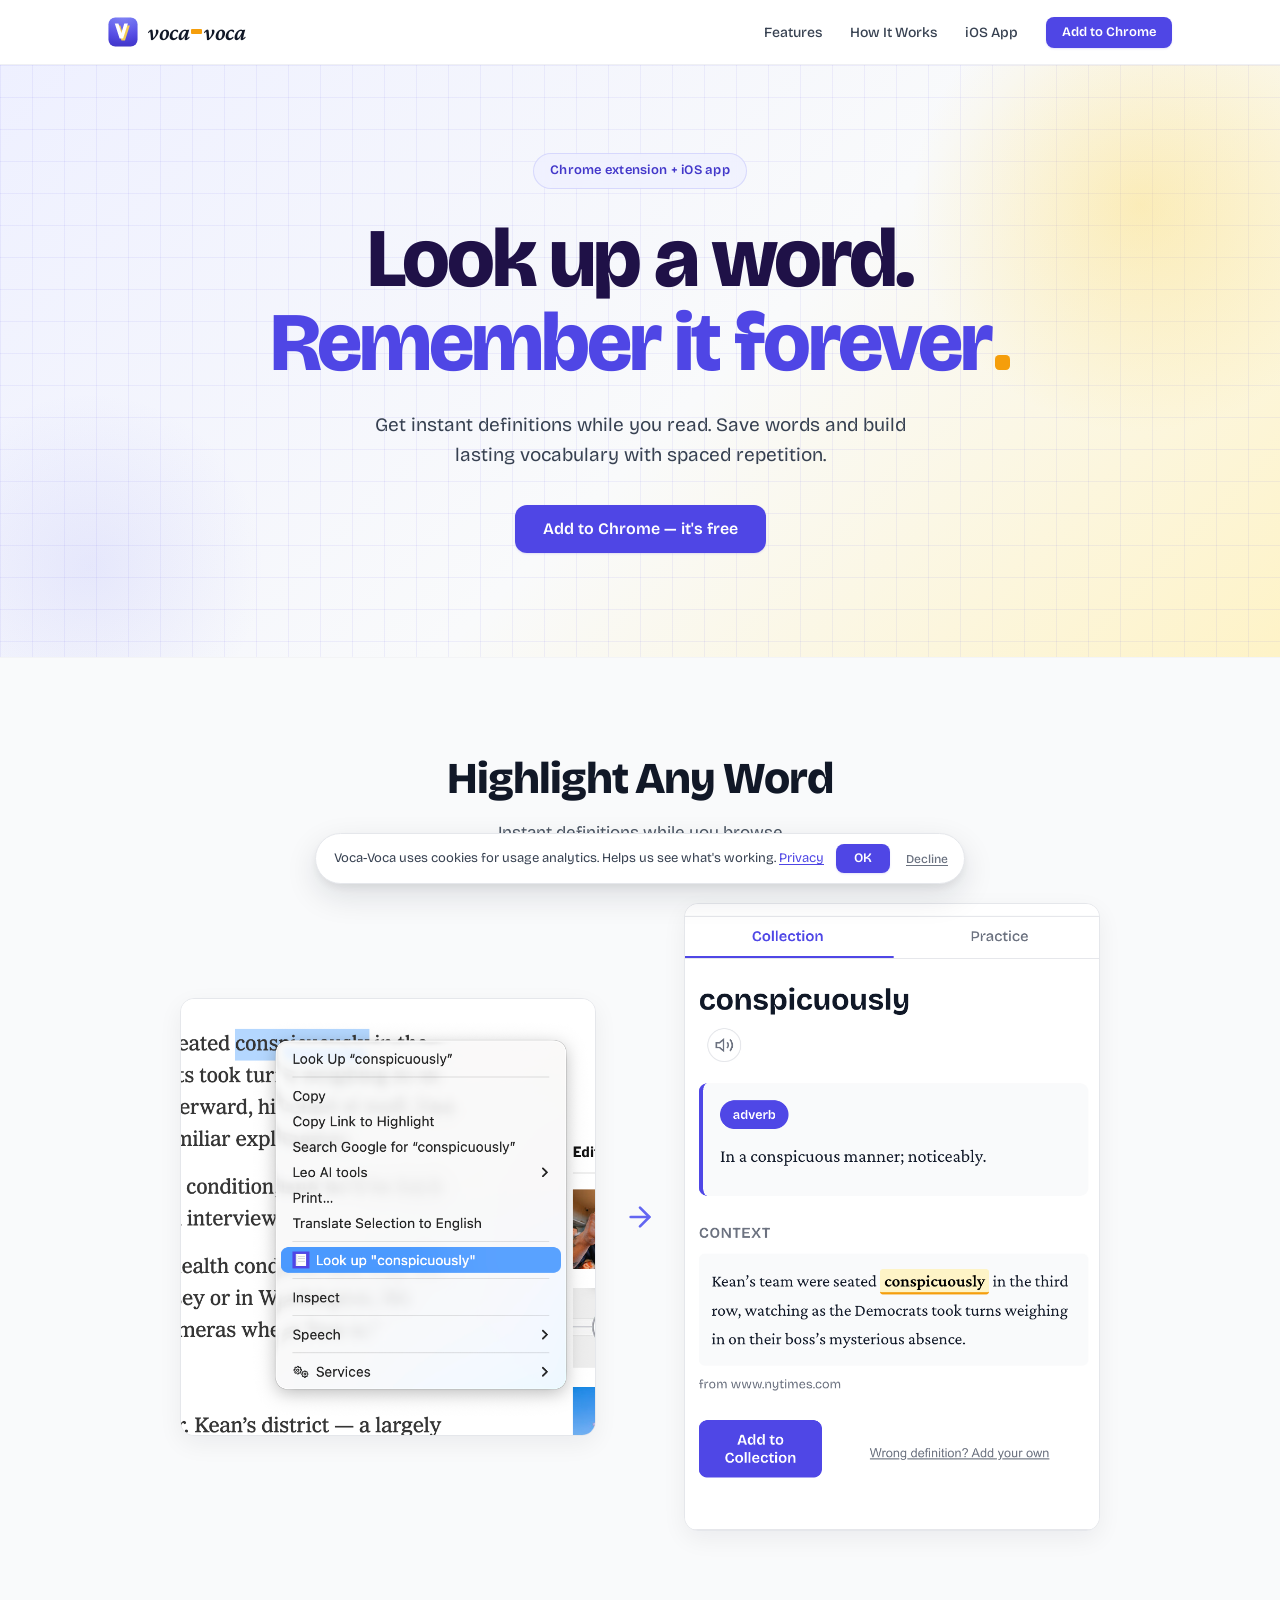
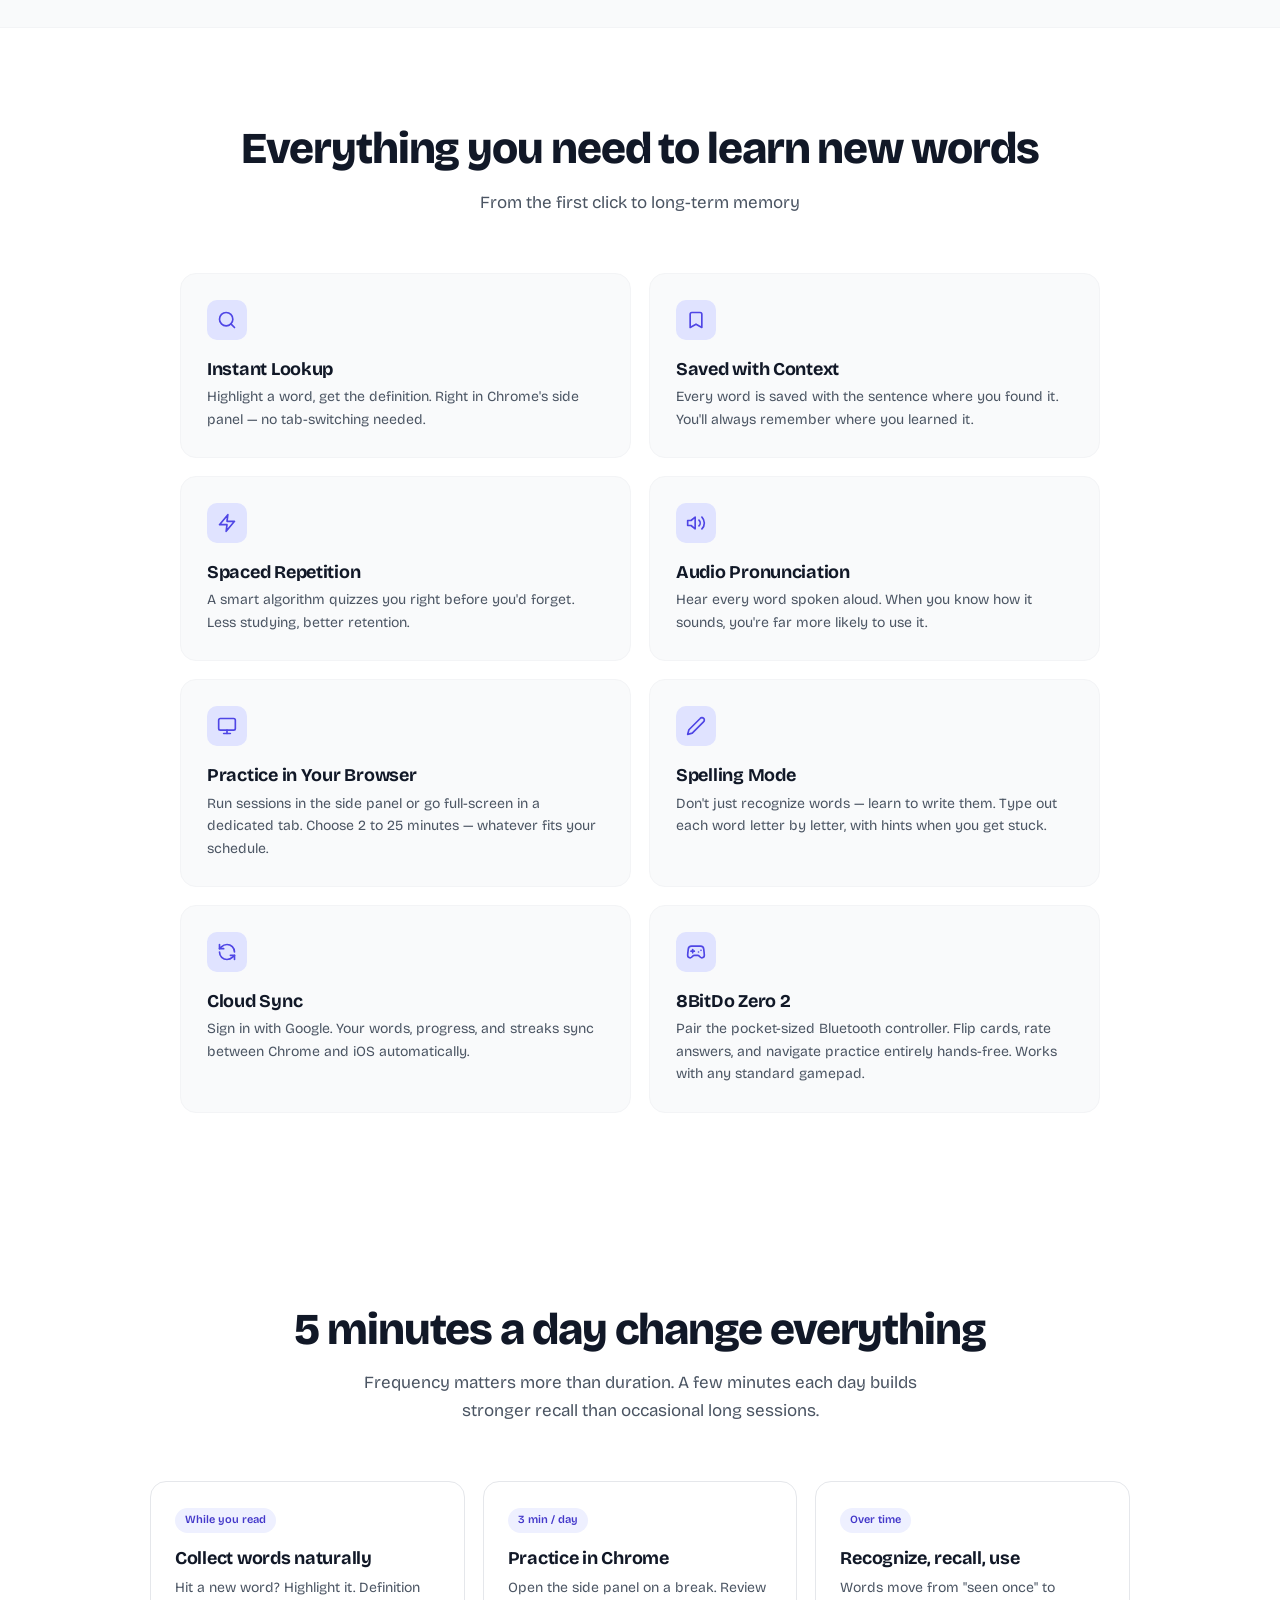
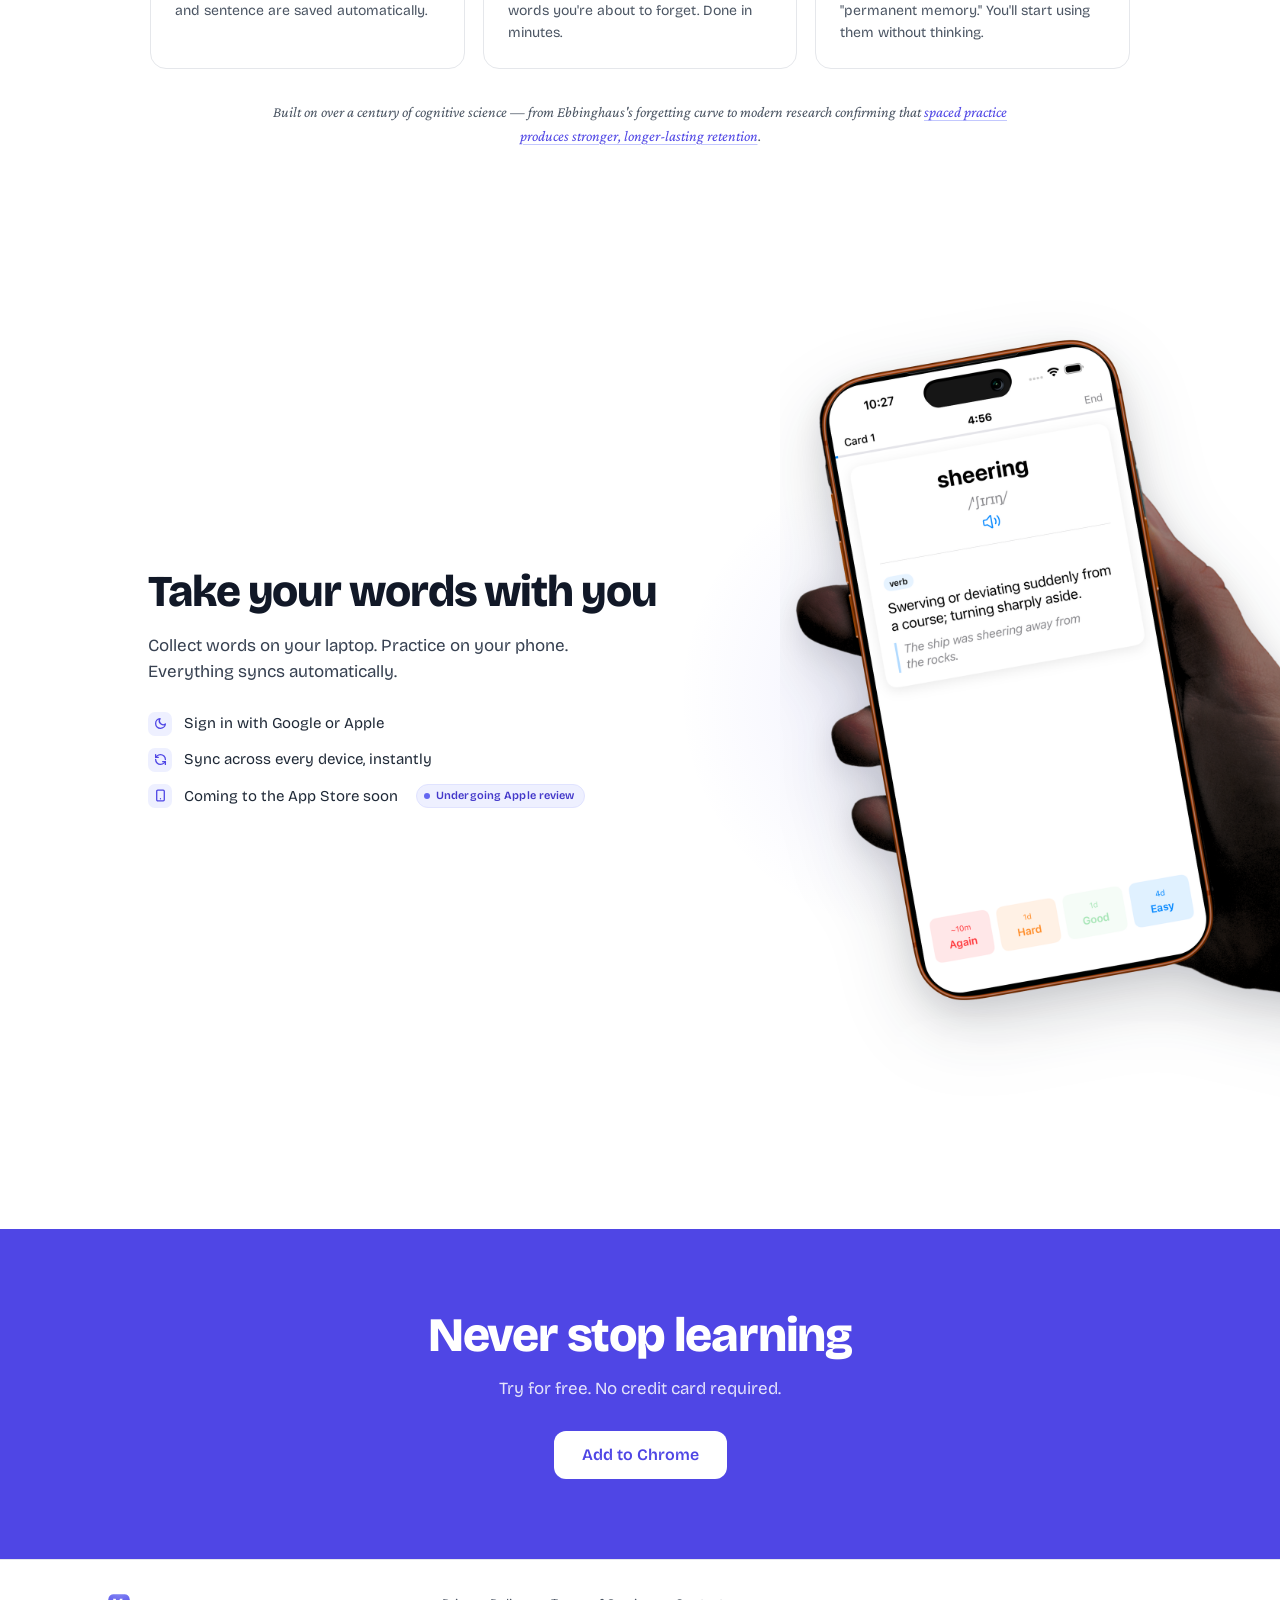
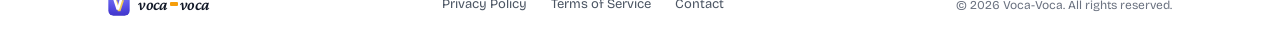
==== commit 0b9dcf01: "Replace mockup with hi-res asset; aggressive right-bleed + bottom fade mask The hand was reading as " ====
--- a/index.html
+++ b/index.html
@@ -11,8 +11,8 @@
   <link rel="preconnect" href="https://fonts.googleapis.com">
   <link rel="preconnect" href="https://fonts.gstatic.com" crossorigin>
   <link rel="stylesheet" href="https://fonts.googleapis.com/css2?family=Bricolage+Grotesque:wght@400;500;600;700;800&family=Crimson+Pro:ital,wght@0,400;0,500;0,600;0,700;1,400;1,500;1,600&display=swap">
-  <link rel="stylesheet" href="colors_and_type.css?v=20260518b">
-  <link rel="stylesheet" href="marketing.css?v=20260518b">
+  <link rel="stylesheet" href="colors_and_type.css?v=20260518c">
+  <link rel="stylesheet" href="marketing.css?v=20260518c">
 
   <!-- ============ Google Analytics 4 (Consent Mode v2) ============
        GA4 property: voca-voca-48a7c
@@ -229,7 +229,7 @@
         </ul>
       </div>
       <div class="vv-phone-wrap">
-        <img class="vv-phone-mockup" src="assets/iphone-mockup-hand.png" alt="Voca-Voca iOS app — Practice screen" draggable="false">
+        <img class="vv-phone-mockup" src="assets/iphone-mockup-hand.png?v=20260518c" alt="Voca-Voca iOS app — Practice screen" draggable="false">
       </div>
     </div>
   </section>
--- a/marketing.css
+++ b/marketing.css
@@ -323,11 +323,22 @@
   display: flex;
   justify-content: flex-end;                 /* anchor right within the grid cell */
 }
-/* Desktop: bleed the phone past the container's right edge so the hand
-   appears to reach in from off-screen rather than floating in whitespace
-   (same visual idiom as the mobile breakpoint, just on desktop). */
+/* Desktop: bleed the phone aggressively past the right viewport edge so the
+   hand truly reaches in from off-screen rather than floating mid-page. The
+   calc puts the phone's right edge ~100px past the viewport right; clamp()
+   keeps it sane on narrow desktops. */
 .vv-takeit .vv-phone-wrap {
-  margin-right: clamp(-120px, calc(540px - 50vw), 0px);
+  margin-right: clamp(-400px, calc(420px - 50vw), 0px);
+}
+
+/* Soft-fade the bottom of the mockup so the wrist dissolves into the page
+   instead of terminating in a hard cutoff. Only the bottom ~18% fades —
+   the iPhone itself stays fully opaque. This is the design fix for the
+   "hand coming out of the air" problem: hard cutoffs read as a cropping
+   accident; a feathered edge reads as intentional vignetting. */
+.vv-takeit .vv-phone-mockup {
+  -webkit-mask-image: linear-gradient(to bottom, #000 82%, transparent 100%);
+          mask-image: linear-gradient(to bottom, #000 82%, transparent 100%);
 }
 .vv-phone-mockup {
   display: block;
